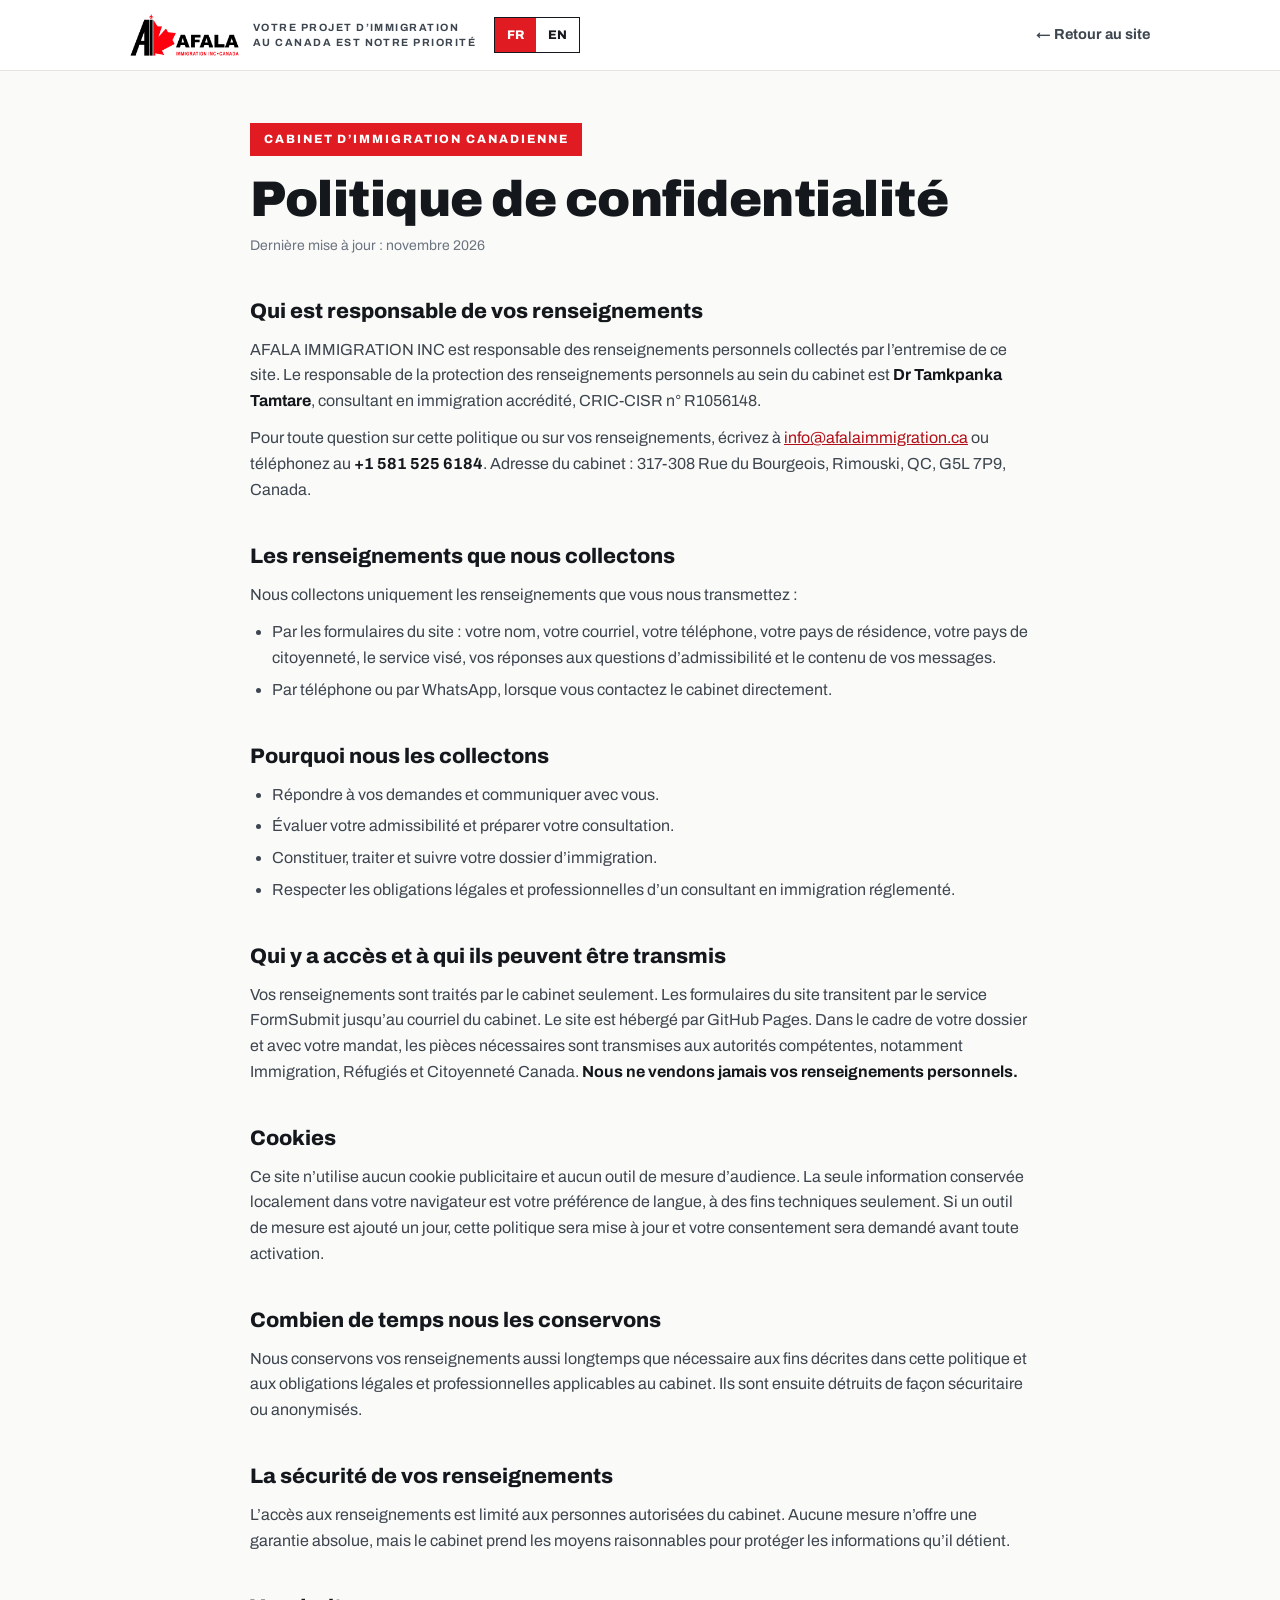
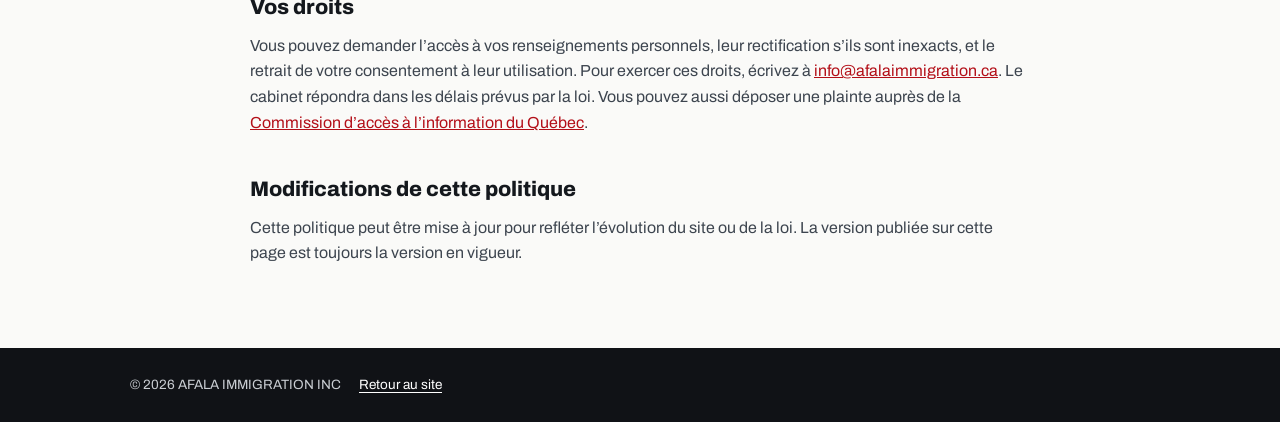
==== politique-confidentialite.html @ 297c61ef "Nom du consultant aligné sur sa licence : retrait de Michel, Dr Tamkpanka Tamtare partout" ====
<!doctype html>
<html lang="fr">
<head>
<meta charset="utf-8">
<meta name="viewport" content="width=device-width, initial-scale=1, viewport-fit=cover">
<meta name="color-scheme" content="light">
<title>Politique de confidentialité · AFALA IMMIGRATION INC</title>
<meta name="description" content="Politique de confidentialité du cabinet AFALA IMMIGRATION INC : renseignements collectés, utilisation, cookies, conservation et vos droits.">
<link rel="preconnect" href="https://fonts.googleapis.com">
<link rel="preconnect" href="https://fonts.gstatic.com" crossorigin>
<link href="https://fonts.googleapis.com/css2?family=Archivo:ital,wght@0,400;0,500;0,600;0,700;0,800;0,900;1,700&family=Archivo+Narrow:wght@600;700&display=swap" rel="stylesheet">
<link rel="icon" type="image/png" sizes="64x64" href="afala-images-23/favicon-64.png">
<link rel="apple-touch-icon" sizes="180x180" href="afala-images-23/icone-apple-180.png">
<style>
:root{--red:#E11B22;--red-dark:#B30F18;--ink:#14181D;--ink-2:#3D454F;--muted:#6B7480;--paper:#FAFAF8;--line:#E7E4DF}
*{box-sizing:border-box}
body{margin:0;font-family:"Archivo",system-ui,sans-serif;color:var(--ink);background:var(--paper);line-height:1.6;-webkit-font-smoothing:antialiased}
a{color:var(--red-dark)}
header.site{background:#fff;border-bottom:1px solid var(--line);position:sticky;top:0;z-index:10}
.head-in{max-width:1060px;margin:0 auto;padding:14px 20px;display:flex;align-items:center;gap:18px}
.wordmark{display:flex;align-items:center;gap:14px;text-decoration:none;color:var(--ink)}
.brand-logo{height:42px;width:auto;display:block}
.brand-slogan{font-size:10.5px;letter-spacing:.14em;text-transform:uppercase;color:var(--ink-2);font-weight:700;line-height:1.45}
.back-link{margin-left:auto;font-weight:700;font-size:14.5px;color:var(--ink-2);text-decoration:none;white-space:nowrap}
.back-link:hover{color:var(--red)}
.lang-switch{display:flex;border:1.5px solid var(--ink)}
.lang-switch button{border:0;background:#fff;color:var(--ink);font:inherit;font-weight:800;font-size:12.5px;padding:7px 12px;cursor:pointer}
.lang-switch button.active{background:var(--red);color:#fff}
main{max-width:820px;margin:0 auto;padding:52px 20px 70px}
.kicker{display:inline-block;background:var(--red);color:#fff;font-weight:800;font-size:12px;letter-spacing:.16em;text-transform:uppercase;padding:7px 14px}
h1{font-size:clamp(32px,5.4vw,50px);line-height:1.05;font-weight:900;margin:18px 0 8px;letter-spacing:-.01em}
.updated{color:var(--muted);font-size:14px;margin:0 0 10px}
h2{font-size:21px;font-weight:800;margin:38px 0 8px}
p, li{font-size:16px;color:var(--ink-2)}
p{margin:0 0 12px}
ul{margin:0 0 12px;padding-left:22px}
li{margin-bottom:6px}
strong{color:var(--ink)}
.lang-block[hidden]{display:none}
footer{background:#101216;color:#C9CDD2}
.foot-in{max-width:1060px;margin:0 auto;padding:26px 20px;display:flex;flex-wrap:wrap;gap:8px 18px;align-items:center;font-size:13.5px}
.foot-in a{color:#fff;text-decoration:underline;text-underline-offset:3px}
@media(max-width:560px){.brand-slogan{display:none}.brand-logo{height:34px}.back-link{font-size:13.5px}}
</style>
</head>
<body>
<header class="site">
  <div class="head-in">
    <a class="wordmark" href="index.html" aria-label="AFALA IMMIGRATION INC">
      <img class="brand-logo" src="afala-images-23/logo-complet.png" alt="AFALA IMMIGRATION INC">
      <span class="brand-slogan">Votre projet d’immigration<br>au Canada est notre priorité</span>
    </a>
    <div class="lang-switch" role="group" aria-label="Langue / Language">
      <button type="button" id="btnFr" class="active">FR</button>
      <button type="button" id="btnEn">EN</button>
    </div>
    <a class="back-link" href="index.html"><span class="txt-fr">← Retour au site</span><span class="txt-en" hidden>← Back to the site</span></a>
  </div>
</header>
<main>
  <div class="lang-block" id="blockFr">
    <span class="kicker">Cabinet d’immigration canadienne</span>
    <h1>Politique de confidentialité</h1>
    <p class="updated">Dernière mise à jour : novembre 2026</p>

    <h2>Qui est responsable de vos renseignements</h2>
    <p>AFALA IMMIGRATION INC est responsable des renseignements personnels collectés par l’entremise de ce site. Le responsable de la protection des renseignements personnels au sein du cabinet est <strong>Dr Tamkpanka Tamtare</strong>, consultant en immigration accrédité, CRIC-CISR n° R1056148.</p>
    <p>Pour toute question sur cette politique ou sur vos renseignements, écrivez à <a href="mailto:info@afalaimmigration.ca">info@afalaimmigration.ca</a> ou téléphonez au <strong>+1 581 525 6184</strong>. Adresse du cabinet : 317-308 Rue du Bourgeois, Rimouski, QC, G5L 7P9, Canada.</p>

    <h2>Les renseignements que nous collectons</h2>
    <p>Nous collectons uniquement les renseignements que vous nous transmettez :</p>
    <ul>
      <li>Par les formulaires du site : votre nom, votre courriel, votre téléphone, votre pays de résidence, votre pays de citoyenneté, le service visé, vos réponses aux questions d’admissibilité et le contenu de vos messages.</li>
      <li>Par téléphone ou par WhatsApp, lorsque vous contactez le cabinet directement.</li>
    </ul>

    <h2>Pourquoi nous les collectons</h2>
    <ul>
      <li>Répondre à vos demandes et communiquer avec vous.</li>
      <li>Évaluer votre admissibilité et préparer votre consultation.</li>
      <li>Constituer, traiter et suivre votre dossier d’immigration.</li>
      <li>Respecter les obligations légales et professionnelles d’un consultant en immigration réglementé.</li>
    </ul>

    <h2>Qui y a accès et à qui ils peuvent être transmis</h2>
    <p>Vos renseignements sont traités par le cabinet seulement. Les formulaires du site transitent par le service FormSubmit jusqu’au courriel du cabinet. Le site est hébergé par GitHub Pages. Dans le cadre de votre dossier et avec votre mandat, les pièces nécessaires sont transmises aux autorités compétentes, notamment Immigration, Réfugiés et Citoyenneté Canada. <strong>Nous ne vendons jamais vos renseignements personnels.</strong></p>

    <h2>Cookies</h2>
    <p>Ce site n’utilise aucun cookie publicitaire et aucun outil de mesure d’audience. La seule information conservée localement dans votre navigateur est votre préférence de langue, à des fins techniques seulement. Si un outil de mesure est ajouté un jour, cette politique sera mise à jour et votre consentement sera demandé avant toute activation.</p>

    <h2>Combien de temps nous les conservons</h2>
    <p>Nous conservons vos renseignements aussi longtemps que nécessaire aux fins décrites dans cette politique et aux obligations légales et professionnelles applicables au cabinet. Ils sont ensuite détruits de façon sécuritaire ou anonymisés.</p>

    <h2>La sécurité de vos renseignements</h2>
    <p>L’accès aux renseignements est limité aux personnes autorisées du cabinet. Aucune mesure n’offre une garantie absolue, mais le cabinet prend les moyens raisonnables pour protéger les informations qu’il détient.</p>

    <h2>Vos droits</h2>
    <p>Vous pouvez demander l’accès à vos renseignements personnels, leur rectification s’ils sont inexacts, et le retrait de votre consentement à leur utilisation. Pour exercer ces droits, écrivez à <a href="mailto:info@afalaimmigration.ca">info@afalaimmigration.ca</a>. Le cabinet répondra dans les délais prévus par la loi. Vous pouvez aussi déposer une plainte auprès de la <a href="https://www.cai.gouv.qc.ca" target="_blank" rel="noopener">Commission d’accès à l’information du Québec</a>.</p>

    <h2>Modifications de cette politique</h2>
    <p>Cette politique peut être mise à jour pour refléter l’évolution du site ou de la loi. La version publiée sur cette page est toujours la version en vigueur.</p>
  </div>

  <div class="lang-block" id="blockEn" hidden>
    <span class="kicker">Canadian immigration firm</span>
    <h1>Privacy Policy</h1>
    <p class="updated">Last updated: November 2026</p>

    <h2>Who is responsible for your information</h2>
    <p>AFALA IMMIGRATION INC is responsible for the personal information collected through this website. The person in charge of the protection of personal information at the firm is <strong>Dr Tamkpanka Tamtare</strong>, licensed immigration consultant, RCIC-IRB No. R1056148.</p>
    <p>For any question about this policy or your information, write to <a href="mailto:info@afalaimmigration.ca">info@afalaimmigration.ca</a> or call <strong>+1 581 525 6184</strong>. Firm address: 317-308 Rue du Bourgeois, Rimouski, QC, G5L 7P9, Canada.</p>

    <h2>The information we collect</h2>
    <p>We only collect the information you send us:</p>
    <ul>
      <li>Through the website forms: your name, email, phone number, country of residence, country of citizenship, the service you are seeking, your answers to the eligibility questions and the content of your messages.</li>
      <li>By phone or WhatsApp, when you contact the firm directly.</li>
    </ul>

    <h2>Why we collect it</h2>
    <ul>
      <li>To answer your requests and communicate with you.</li>
      <li>To assess your eligibility and prepare your consultation.</li>
      <li>To build, process and track your immigration file.</li>
      <li>To meet the legal and professional obligations of a regulated immigration consultant.</li>
    </ul>

    <h2>Who can access it and who it may be shared with</h2>
    <p>Your information is handled by the firm only. Website forms travel through the FormSubmit service to the firm’s email inbox. The website is hosted by GitHub Pages. As part of your file and under your retainer, the required documents are submitted to the competent authorities, including Immigration, Refugees and Citizenship Canada. <strong>We never sell your personal information.</strong></p>

    <h2>Cookies</h2>
    <p>This website uses no advertising cookies and no audience measurement tool. The only information stored locally in your browser is your language preference, for technical purposes only. If a measurement tool is ever added, this policy will be updated and your consent will be requested before any activation.</p>

    <h2>How long we keep it</h2>
    <p>We keep your information as long as needed for the purposes described in this policy and for the legal and professional obligations that apply to the firm. It is then securely destroyed or anonymized.</p>

    <h2>How we protect your information</h2>
    <p>Access to information is limited to authorized members of the firm. No measure offers an absolute guarantee, but the firm takes reasonable steps to protect the information it holds.</p>

    <h2>Your rights</h2>
    <p>You may request access to your personal information, have it corrected if it is inaccurate, and withdraw your consent to its use. To exercise these rights, write to <a href="mailto:info@afalaimmigration.ca">info@afalaimmigration.ca</a>. The firm will respond within the time limits set by law. You may also file a complaint with the <a href="https://www.cai.gouv.qc.ca" target="_blank" rel="noopener">Commission d’accès à l’information du Québec</a>.</p>

    <h2>Changes to this policy</h2>
    <p>This policy may be updated to reflect changes to the website or the law. The version published on this page is always the version in effect.</p>
  </div>
</main>
<footer>
  <div class="foot-in">
    <span>© 2026 AFALA IMMIGRATION INC</span>
    <a href="index.html"><span class="txt-fr">Retour au site</span><span class="txt-en" hidden>Back to the site</span></a>
  </div>
</footer>
<script>
(function(){
  var KEY = 'afala-lang';
  var fr = document.getElementById('blockFr'), en = document.getElementById('blockEn');
  var bFr = document.getElementById('btnFr'), bEn = document.getElementById('btnEn');
  function set(lang){
    var isEn = lang === 'en';
    fr.hidden = isEn; en.hidden = !isEn;
    bFr.classList.toggle('active', !isEn); bEn.classList.toggle('active', isEn);
    document.querySelectorAll('.txt-fr').forEach(function(e){ e.hidden = isEn; });
    document.querySelectorAll('.txt-en').forEach(function(e){ e.hidden = !isEn; });
    document.documentElement.lang = isEn ? 'en' : 'fr';
    try { localStorage.setItem(KEY, lang); } catch(e){}
  }
  var initial = 'fr';
  try { initial = localStorage.getItem(KEY) || 'fr'; } catch(e){}
  if(location.hash === '#en') initial = 'en';
  if(location.hash === '#fr') initial = 'fr';
  set(initial);
  bFr.addEventListener('click', function(){ set('fr'); });
  bEn.addEventListener('click', function(){ set('en'); });
})();
</script>
</body>
</html>
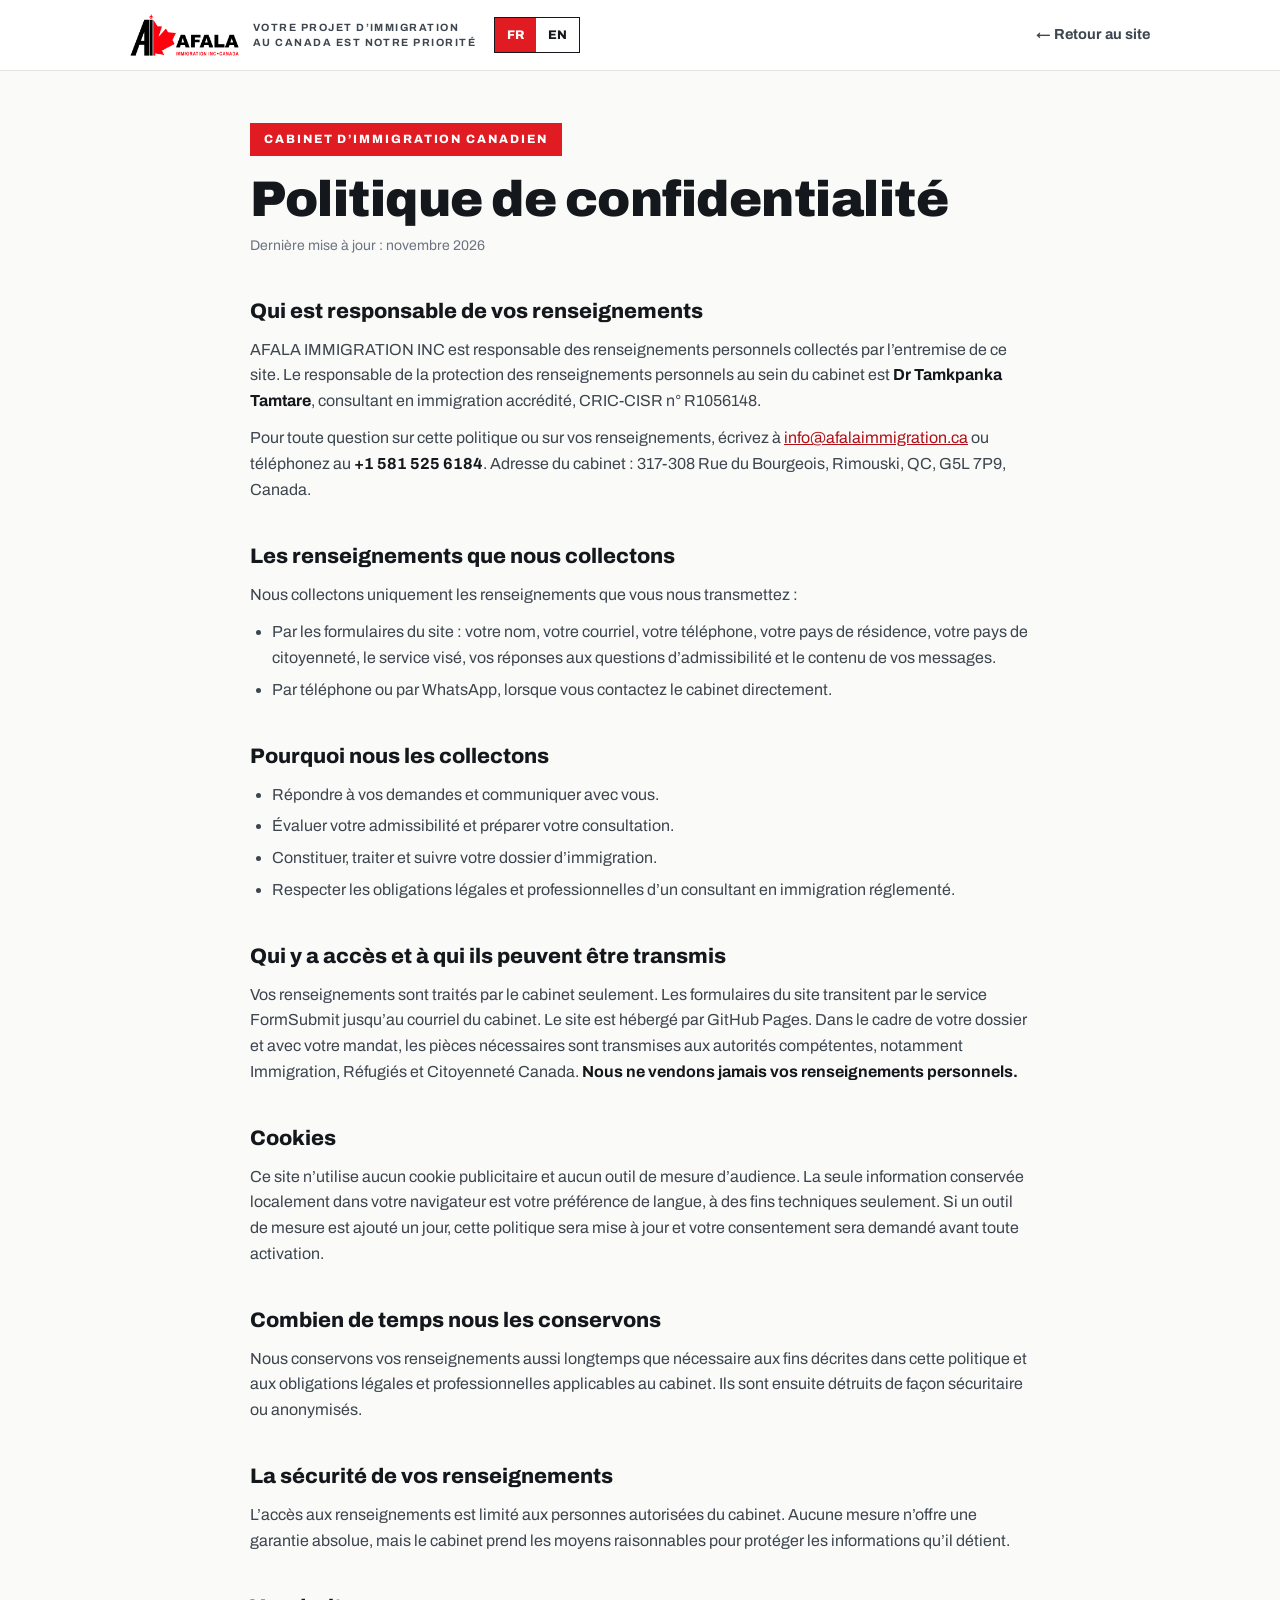
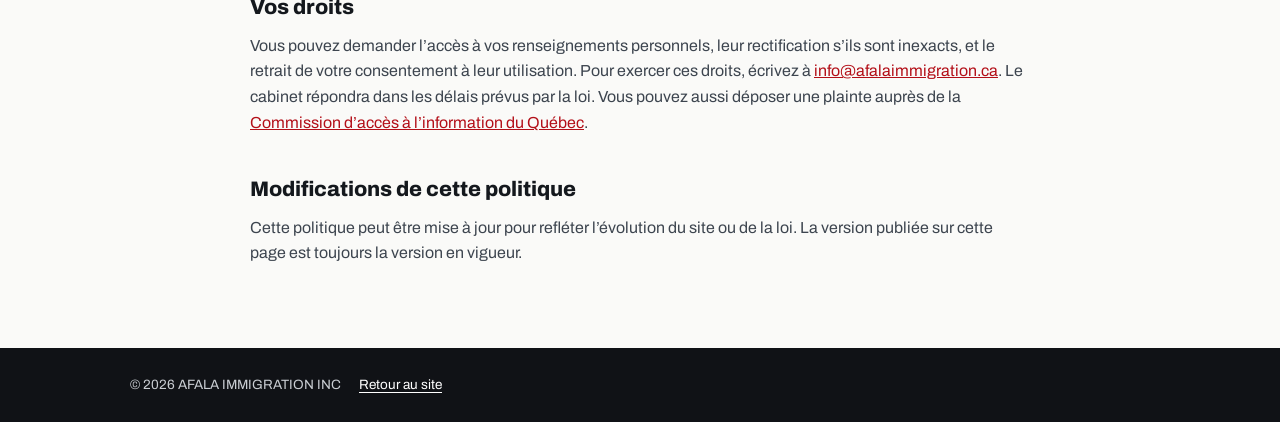
==== commit 1dd44d83: "Pastille héros : Cabinet d'immigration canadien (forme demandée en réunion)" ====
--- a/politique-confidentialite.html
+++ b/politique-confidentialite.html
@@ -59,7 +59,7 @@
 </header>
 <main>
   <div class="lang-block" id="blockFr">
-    <span class="kicker">Cabinet d’immigration canadienne</span>
+    <span class="kicker">Cabinet d’immigration canadien</span>
     <h1>Politique de confidentialité</h1>
     <p class="updated">Dernière mise à jour : novembre 2026</p>
 
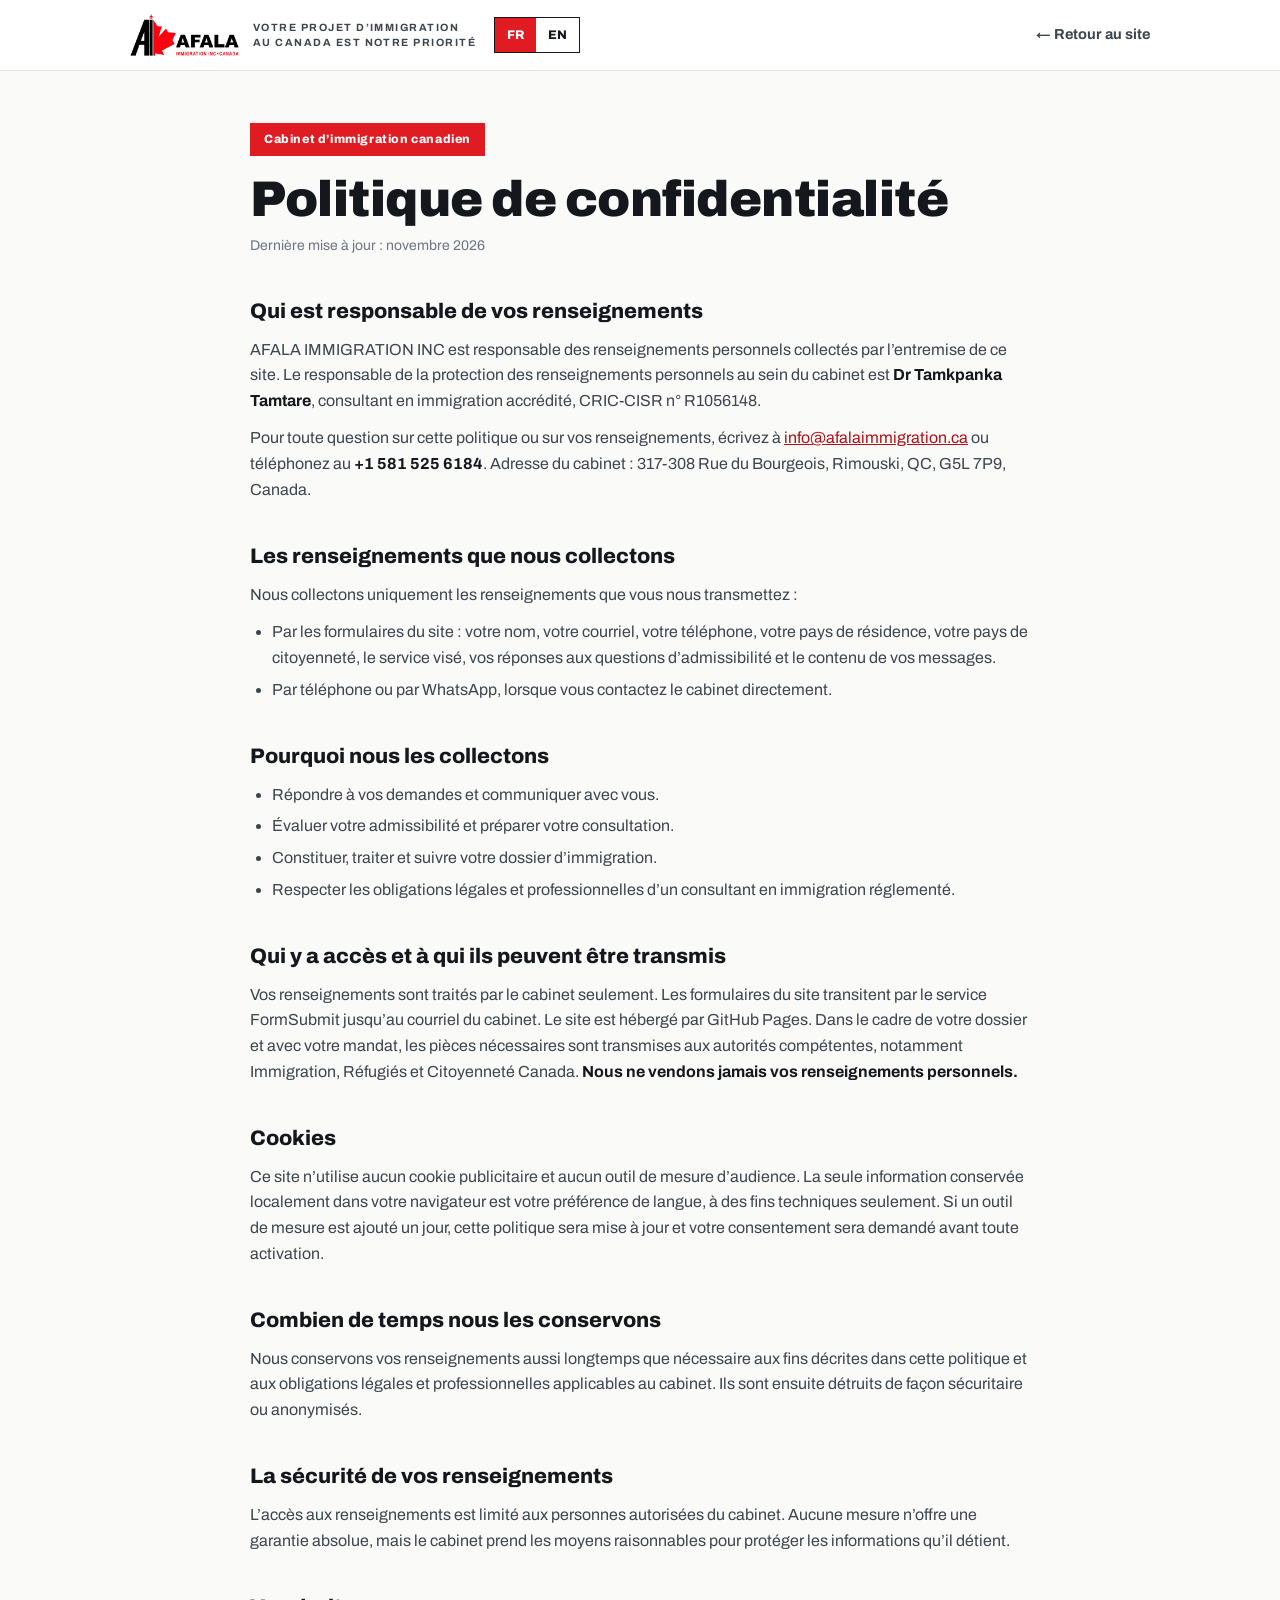
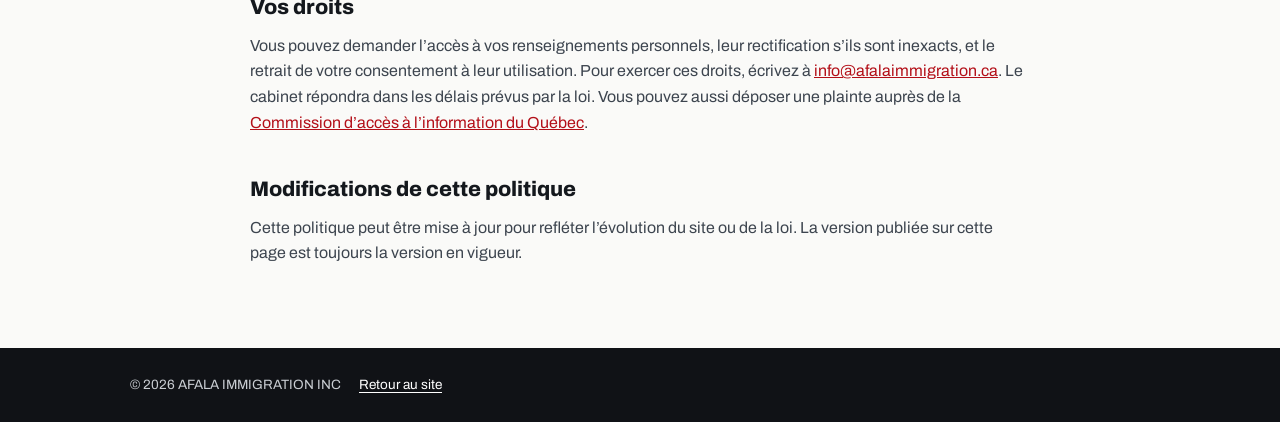
==== commit 16ee1f96: "Réunion du 11 novembre : insigne du Collège dans le héros (carte blanche, logo centré, nom et lien d" ====
--- a/politique-confidentialite.html
+++ b/politique-confidentialite.html
@@ -27,7 +27,7 @@
 .lang-switch button{border:0;background:#fff;color:var(--ink);font:inherit;font-weight:800;font-size:12.5px;padding:7px 12px;cursor:pointer}
 .lang-switch button.active{background:var(--red);color:#fff}
 main{max-width:820px;margin:0 auto;padding:52px 20px 70px}
-.kicker{display:inline-block;background:var(--red);color:#fff;font-weight:800;font-size:12px;letter-spacing:.16em;text-transform:uppercase;padding:7px 14px}
+.kicker{display:inline-block;background:var(--red);color:#fff;font-weight:800;font-size:12px;letter-spacing:.05em;padding:7px 14px}
 h1{font-size:clamp(32px,5.4vw,50px);line-height:1.05;font-weight:900;margin:18px 0 8px;letter-spacing:-.01em}
 .updated{color:var(--muted);font-size:14px;margin:0 0 10px}
 h2{font-size:21px;font-weight:800;margin:38px 0 8px}
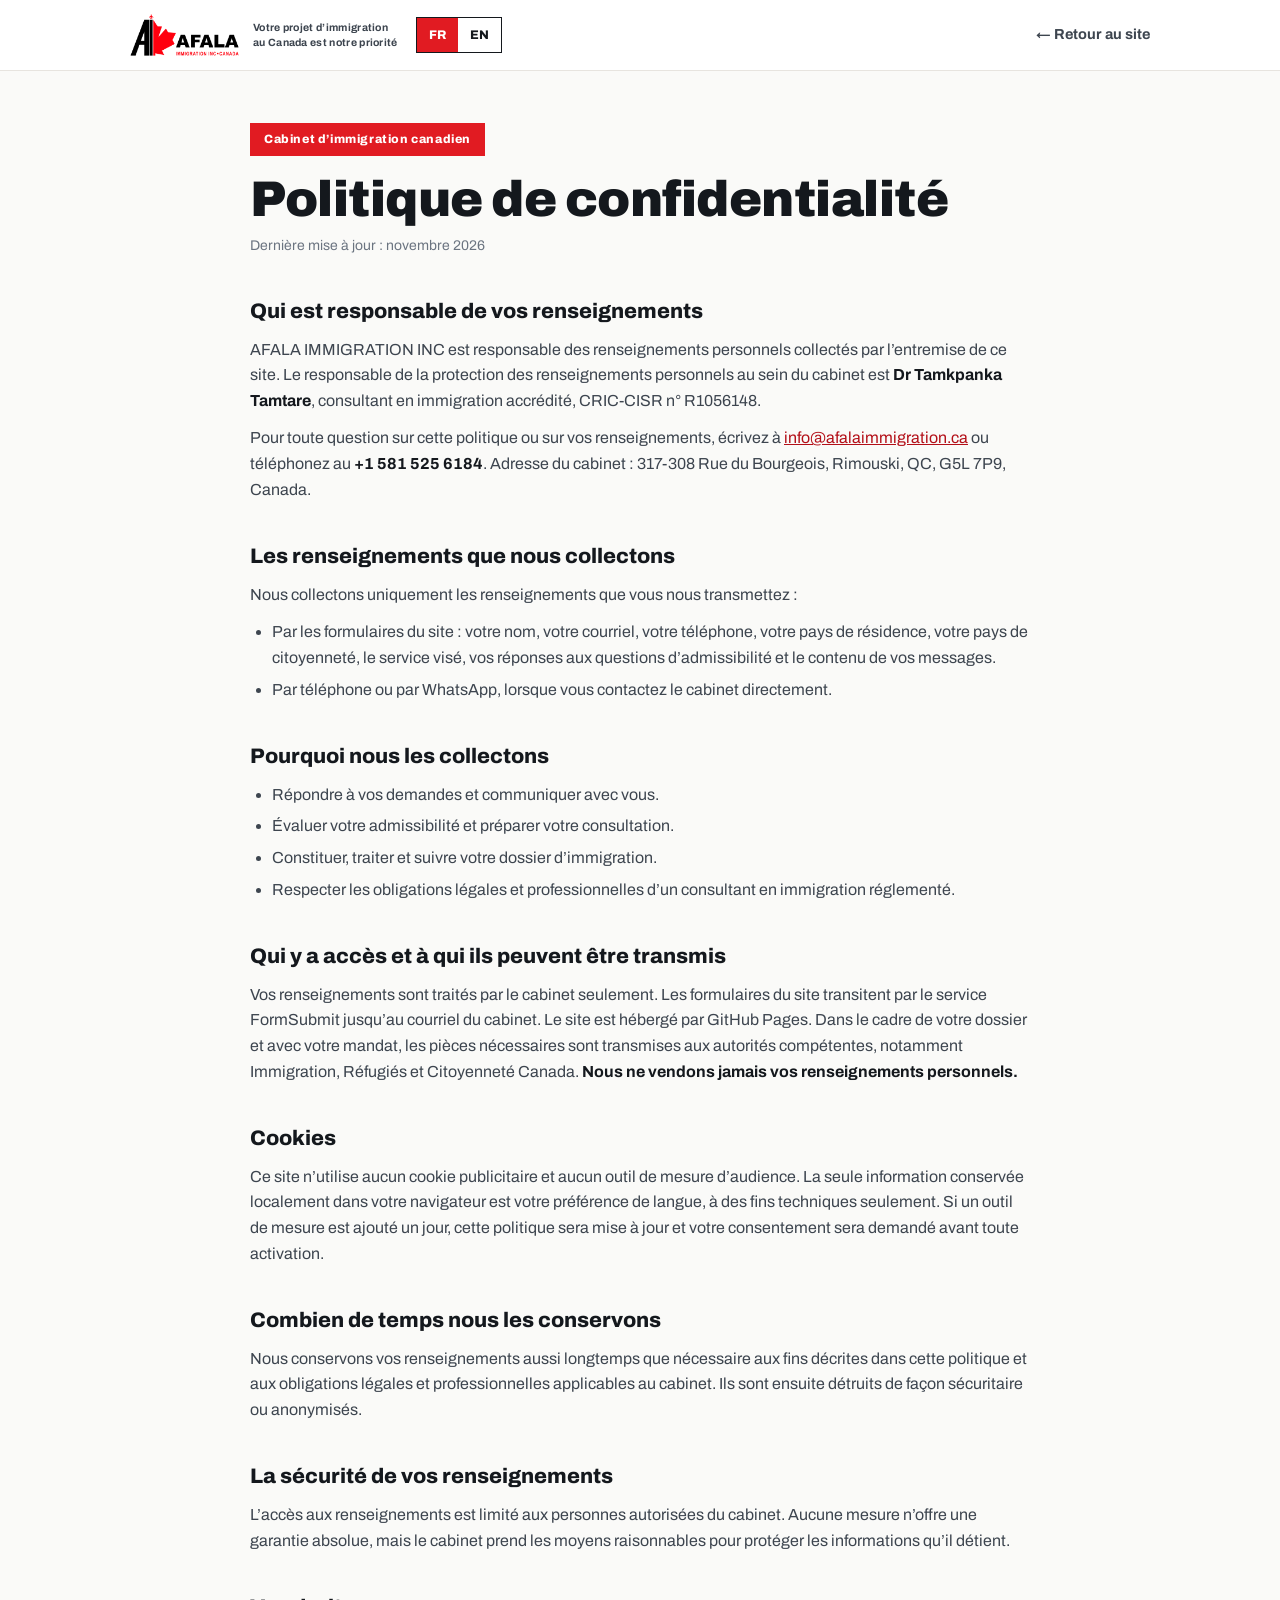
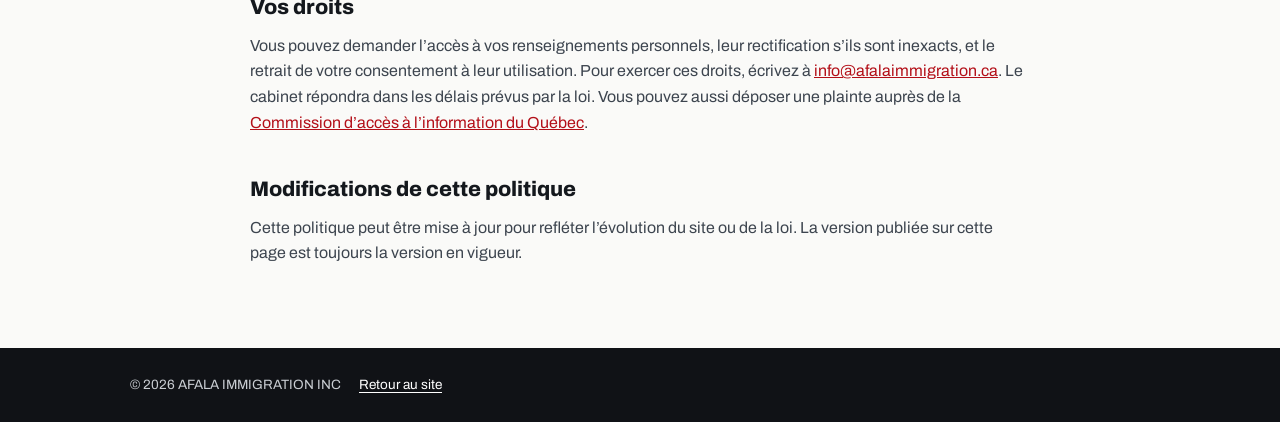
==== commit 9b214d36: "Slogans en casse normale (en-tête, pied de page, écran d'ouverture et page politique)" ====
--- a/politique-confidentialite.html
+++ b/politique-confidentialite.html
@@ -20,7 +20,7 @@
 .head-in{max-width:1060px;margin:0 auto;padding:14px 20px;display:flex;align-items:center;gap:18px}
 .wordmark{display:flex;align-items:center;gap:14px;text-decoration:none;color:var(--ink)}
 .brand-logo{height:42px;width:auto;display:block}
-.brand-slogan{font-size:10.5px;letter-spacing:.14em;text-transform:uppercase;color:var(--ink-2);font-weight:700;line-height:1.45}
+.brand-slogan{font-size:10.5px;letter-spacing:.03em;color:var(--ink-2);font-weight:700;line-height:1.45}
 .back-link{margin-left:auto;font-weight:700;font-size:14.5px;color:var(--ink-2);text-decoration:none;white-space:nowrap}
 .back-link:hover{color:var(--red)}
 .lang-switch{display:flex;border:1.5px solid var(--ink)}
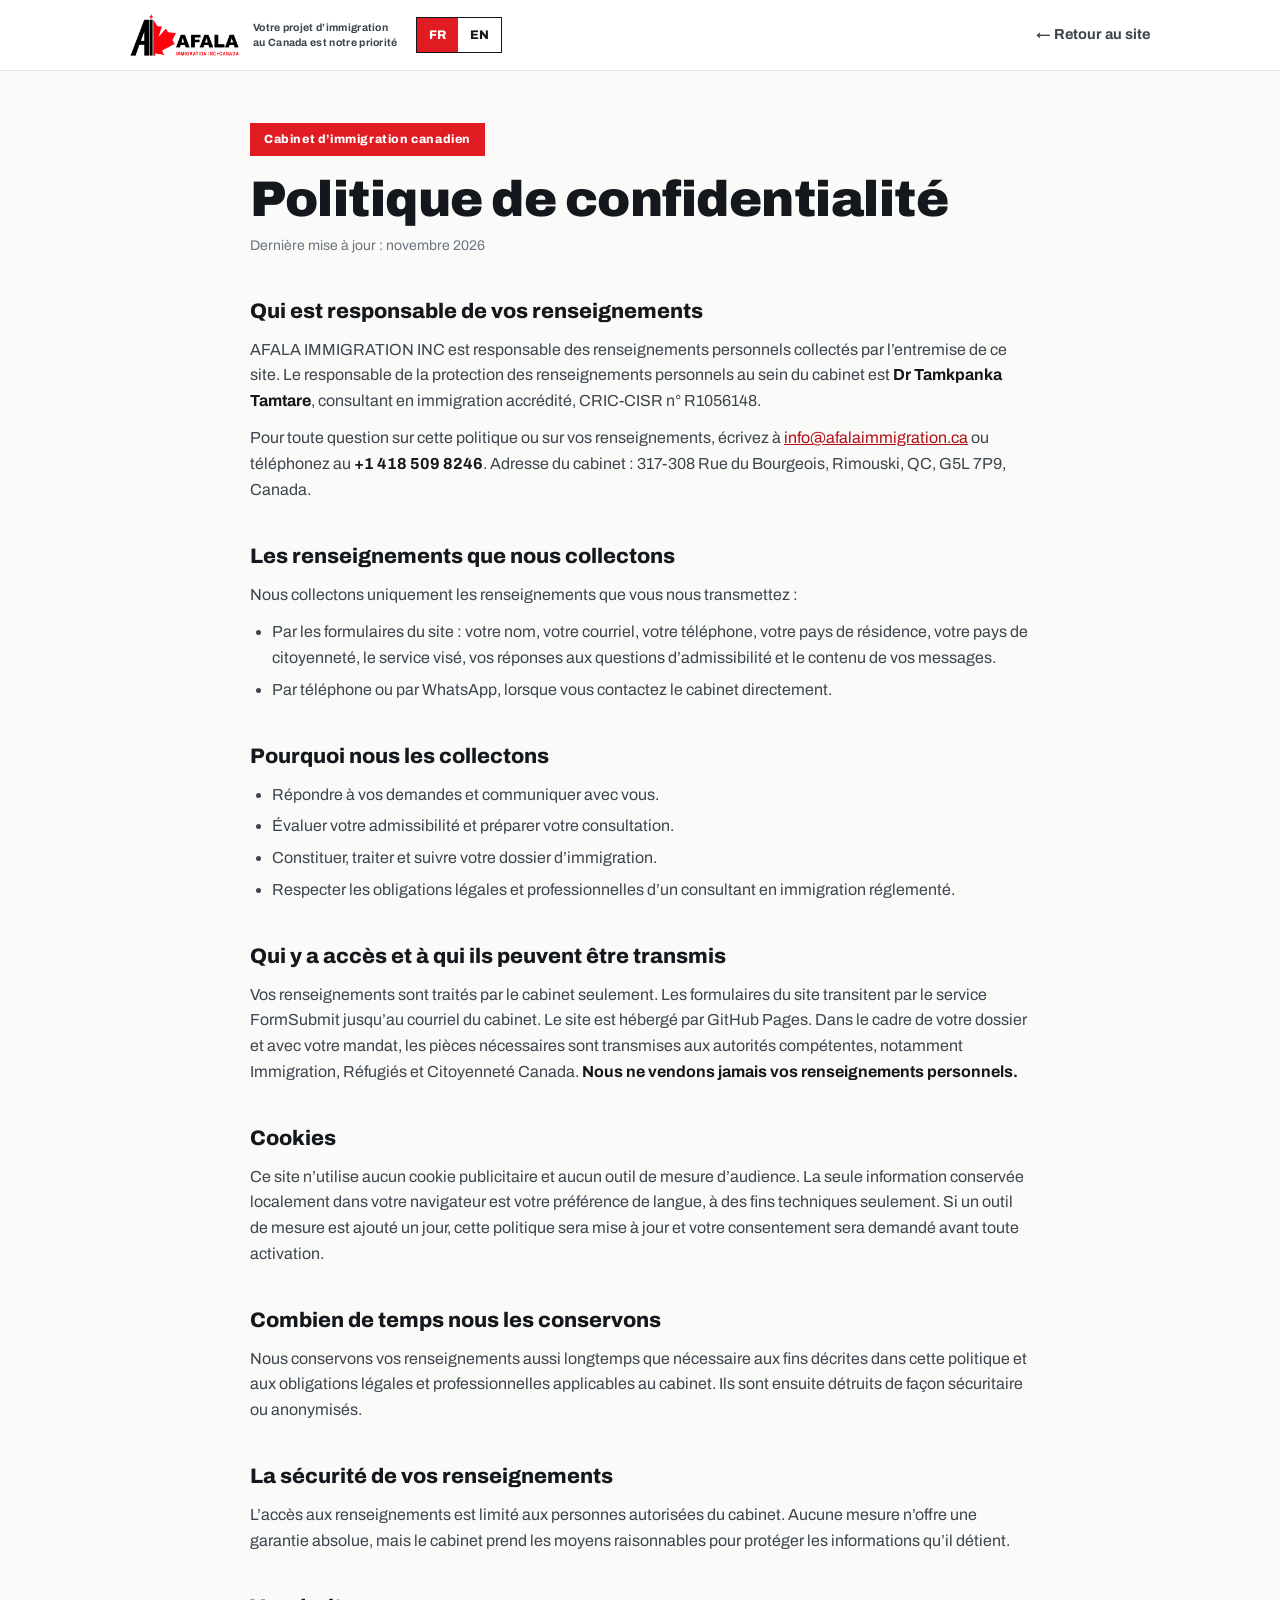
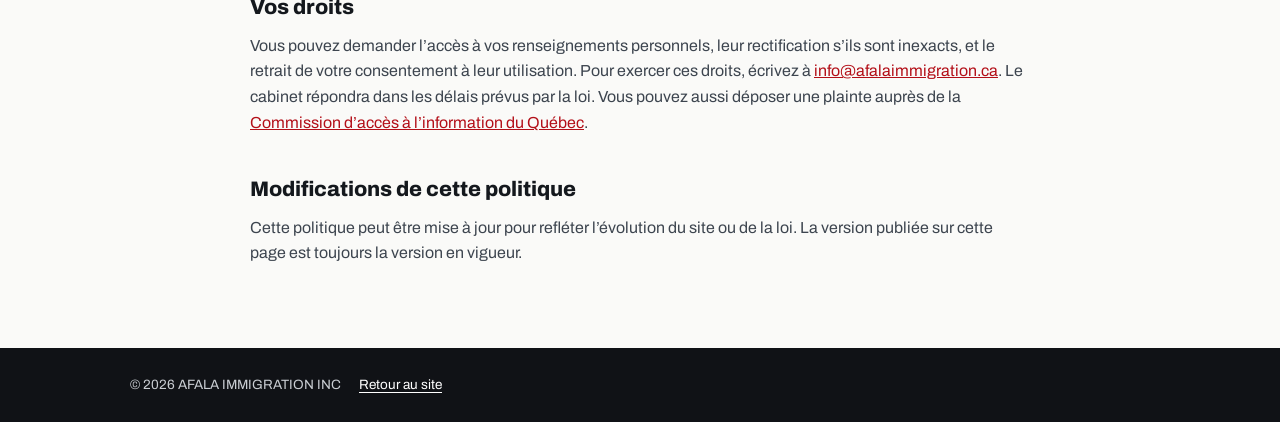
==== commit 86a9e98b: "Politique de confidentialité : numéro prioritaire 418 (appels et WhatsApp)" ====
--- a/politique-confidentialite.html
+++ b/politique-confidentialite.html
@@ -65,7 +65,7 @@
 
     <h2>Qui est responsable de vos renseignements</h2>
     <p>AFALA IMMIGRATION INC est responsable des renseignements personnels collectés par l’entremise de ce site. Le responsable de la protection des renseignements personnels au sein du cabinet est <strong>Dr Tamkpanka Tamtare</strong>, consultant en immigration accrédité, CRIC-CISR n° R1056148.</p>
-    <p>Pour toute question sur cette politique ou sur vos renseignements, écrivez à <a href="mailto:info@afalaimmigration.ca">info@afalaimmigration.ca</a> ou téléphonez au <strong>+1 581 525 6184</strong>. Adresse du cabinet : 317-308 Rue du Bourgeois, Rimouski, QC, G5L 7P9, Canada.</p>
+    <p>Pour toute question sur cette politique ou sur vos renseignements, écrivez à <a href="mailto:info@afalaimmigration.ca">info@afalaimmigration.ca</a> ou téléphonez au <strong>+1 418 509 8246</strong>. Adresse du cabinet : 317-308 Rue du Bourgeois, Rimouski, QC, G5L 7P9, Canada.</p>
 
     <h2>Les renseignements que nous collectons</h2>
     <p>Nous collectons uniquement les renseignements que vous nous transmettez :</p>
@@ -108,7 +108,7 @@
 
     <h2>Who is responsible for your information</h2>
     <p>AFALA IMMIGRATION INC is responsible for the personal information collected through this website. The person in charge of the protection of personal information at the firm is <strong>Dr Tamkpanka Tamtare</strong>, licensed immigration consultant, RCIC-IRB No. R1056148.</p>
-    <p>For any question about this policy or your information, write to <a href="mailto:info@afalaimmigration.ca">info@afalaimmigration.ca</a> or call <strong>+1 581 525 6184</strong>. Firm address: 317-308 Rue du Bourgeois, Rimouski, QC, G5L 7P9, Canada.</p>
+    <p>For any question about this policy or your information, write to <a href="mailto:info@afalaimmigration.ca">info@afalaimmigration.ca</a> or call <strong>+1 418 509 8246</strong>. Firm address: 317-308 Rue du Bourgeois, Rimouski, QC, G5L 7P9, Canada.</p>
 
     <h2>The information we collect</h2>
     <p>We only collect the information you send us:</p>
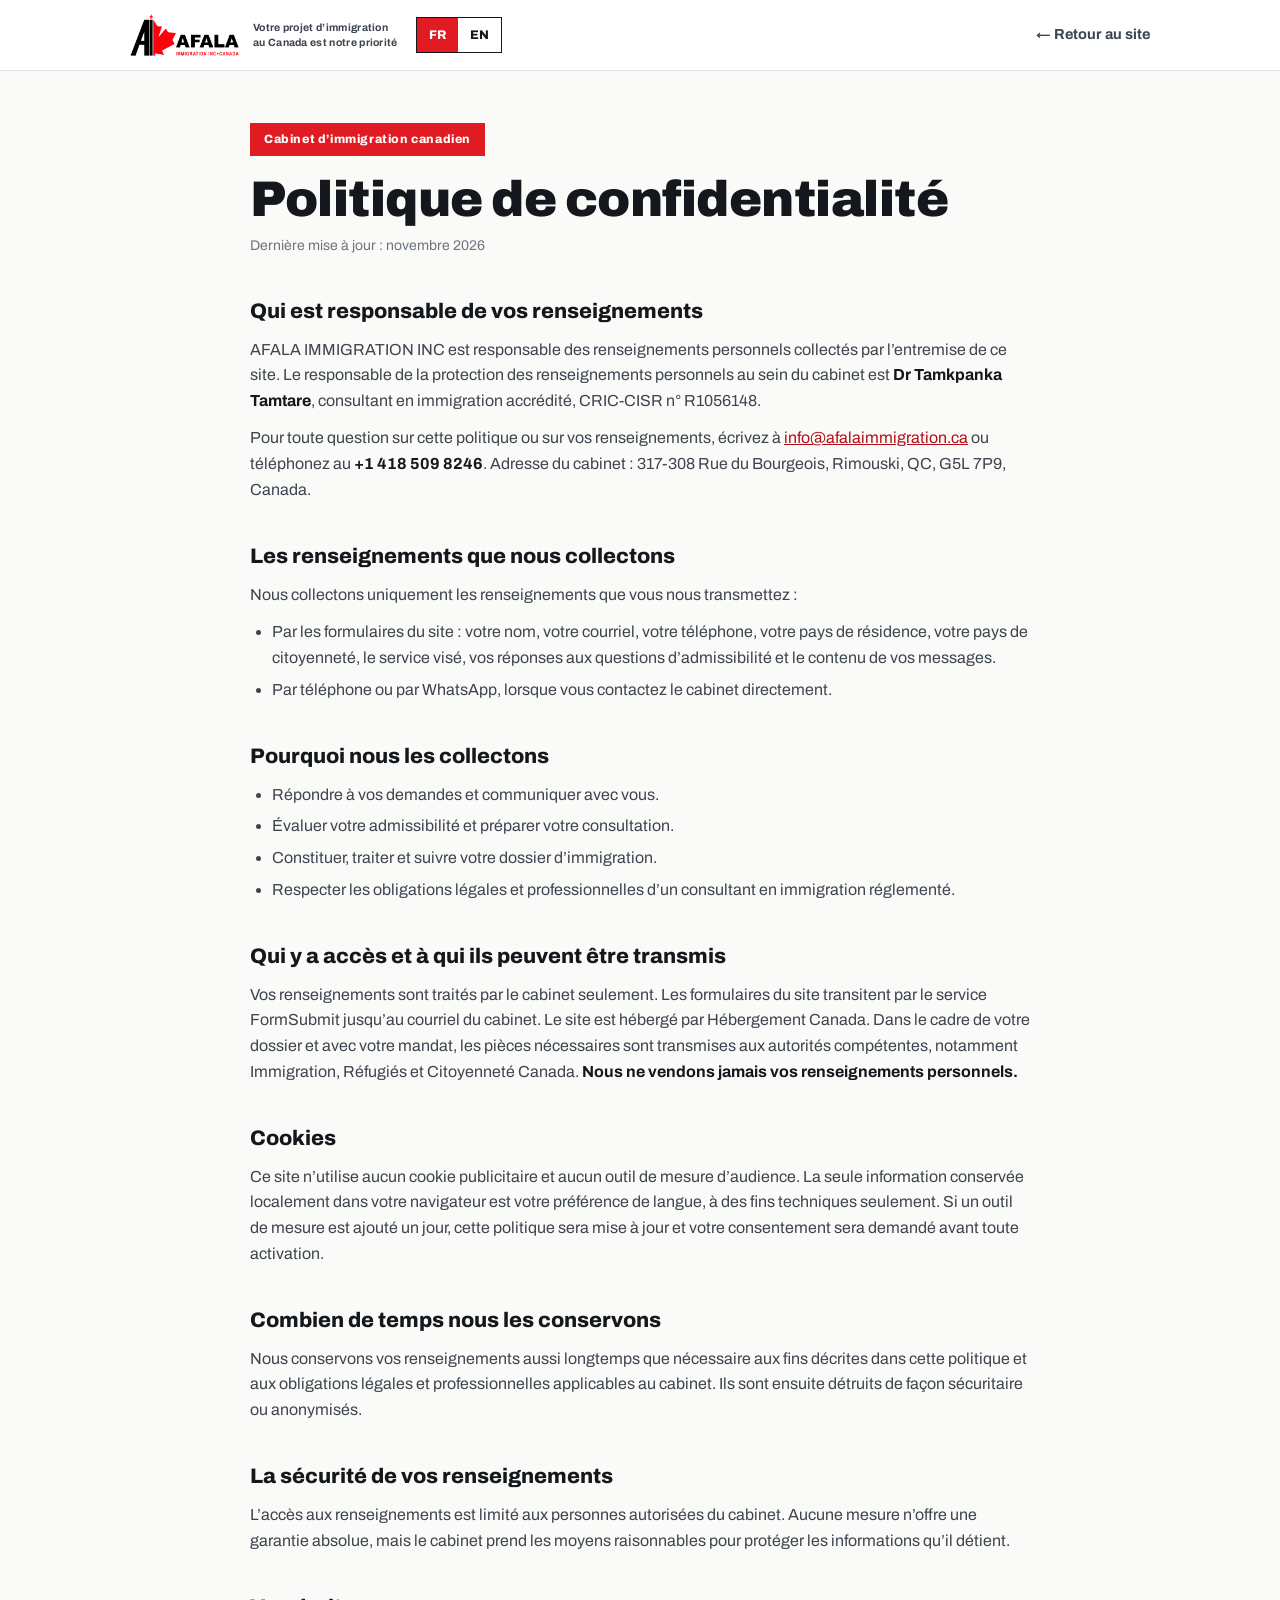
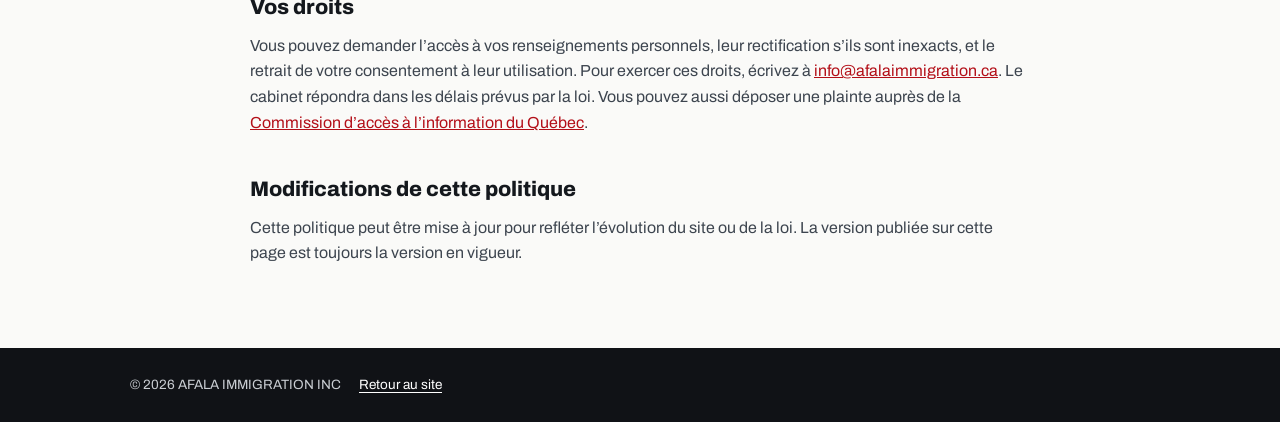
==== commit 50cdec33: "Politique de confidentialité : hébergement par Hébergement Canada" ====
--- a/politique-confidentialite.html
+++ b/politique-confidentialite.html
@@ -83,7 +83,7 @@
     </ul>
 
     <h2>Qui y a accès et à qui ils peuvent être transmis</h2>
-    <p>Vos renseignements sont traités par le cabinet seulement. Les formulaires du site transitent par le service FormSubmit jusqu’au courriel du cabinet. Le site est hébergé par GitHub Pages. Dans le cadre de votre dossier et avec votre mandat, les pièces nécessaires sont transmises aux autorités compétentes, notamment Immigration, Réfugiés et Citoyenneté Canada. <strong>Nous ne vendons jamais vos renseignements personnels.</strong></p>
+    <p>Vos renseignements sont traités par le cabinet seulement. Les formulaires du site transitent par le service FormSubmit jusqu’au courriel du cabinet. Le site est hébergé par Hébergement Canada. Dans le cadre de votre dossier et avec votre mandat, les pièces nécessaires sont transmises aux autorités compétentes, notamment Immigration, Réfugiés et Citoyenneté Canada. <strong>Nous ne vendons jamais vos renseignements personnels.</strong></p>
 
     <h2>Cookies</h2>
     <p>Ce site n’utilise aucun cookie publicitaire et aucun outil de mesure d’audience. La seule information conservée localement dans votre navigateur est votre préférence de langue, à des fins techniques seulement. Si un outil de mesure est ajouté un jour, cette politique sera mise à jour et votre consentement sera demandé avant toute activation.</p>
@@ -126,7 +126,7 @@
     </ul>
 
     <h2>Who can access it and who it may be shared with</h2>
-    <p>Your information is handled by the firm only. Website forms travel through the FormSubmit service to the firm’s email inbox. The website is hosted by GitHub Pages. As part of your file and under your retainer, the required documents are submitted to the competent authorities, including Immigration, Refugees and Citizenship Canada. <strong>We never sell your personal information.</strong></p>
+    <p>Your information is handled by the firm only. Website forms travel through the FormSubmit service to the firm’s email inbox. The website is hosted by Web Hosting Canada (Hébergement Canada). As part of your file and under your retainer, the required documents are submitted to the competent authorities, including Immigration, Refugees and Citizenship Canada. <strong>We never sell your personal information.</strong></p>
 
     <h2>Cookies</h2>
     <p>This website uses no advertising cookies and no audience measurement tool. The only information stored locally in your browser is your language preference, for technical purposes only. If a measurement tool is ever added, this policy will be updated and your consent will be requested before any activation.</p>
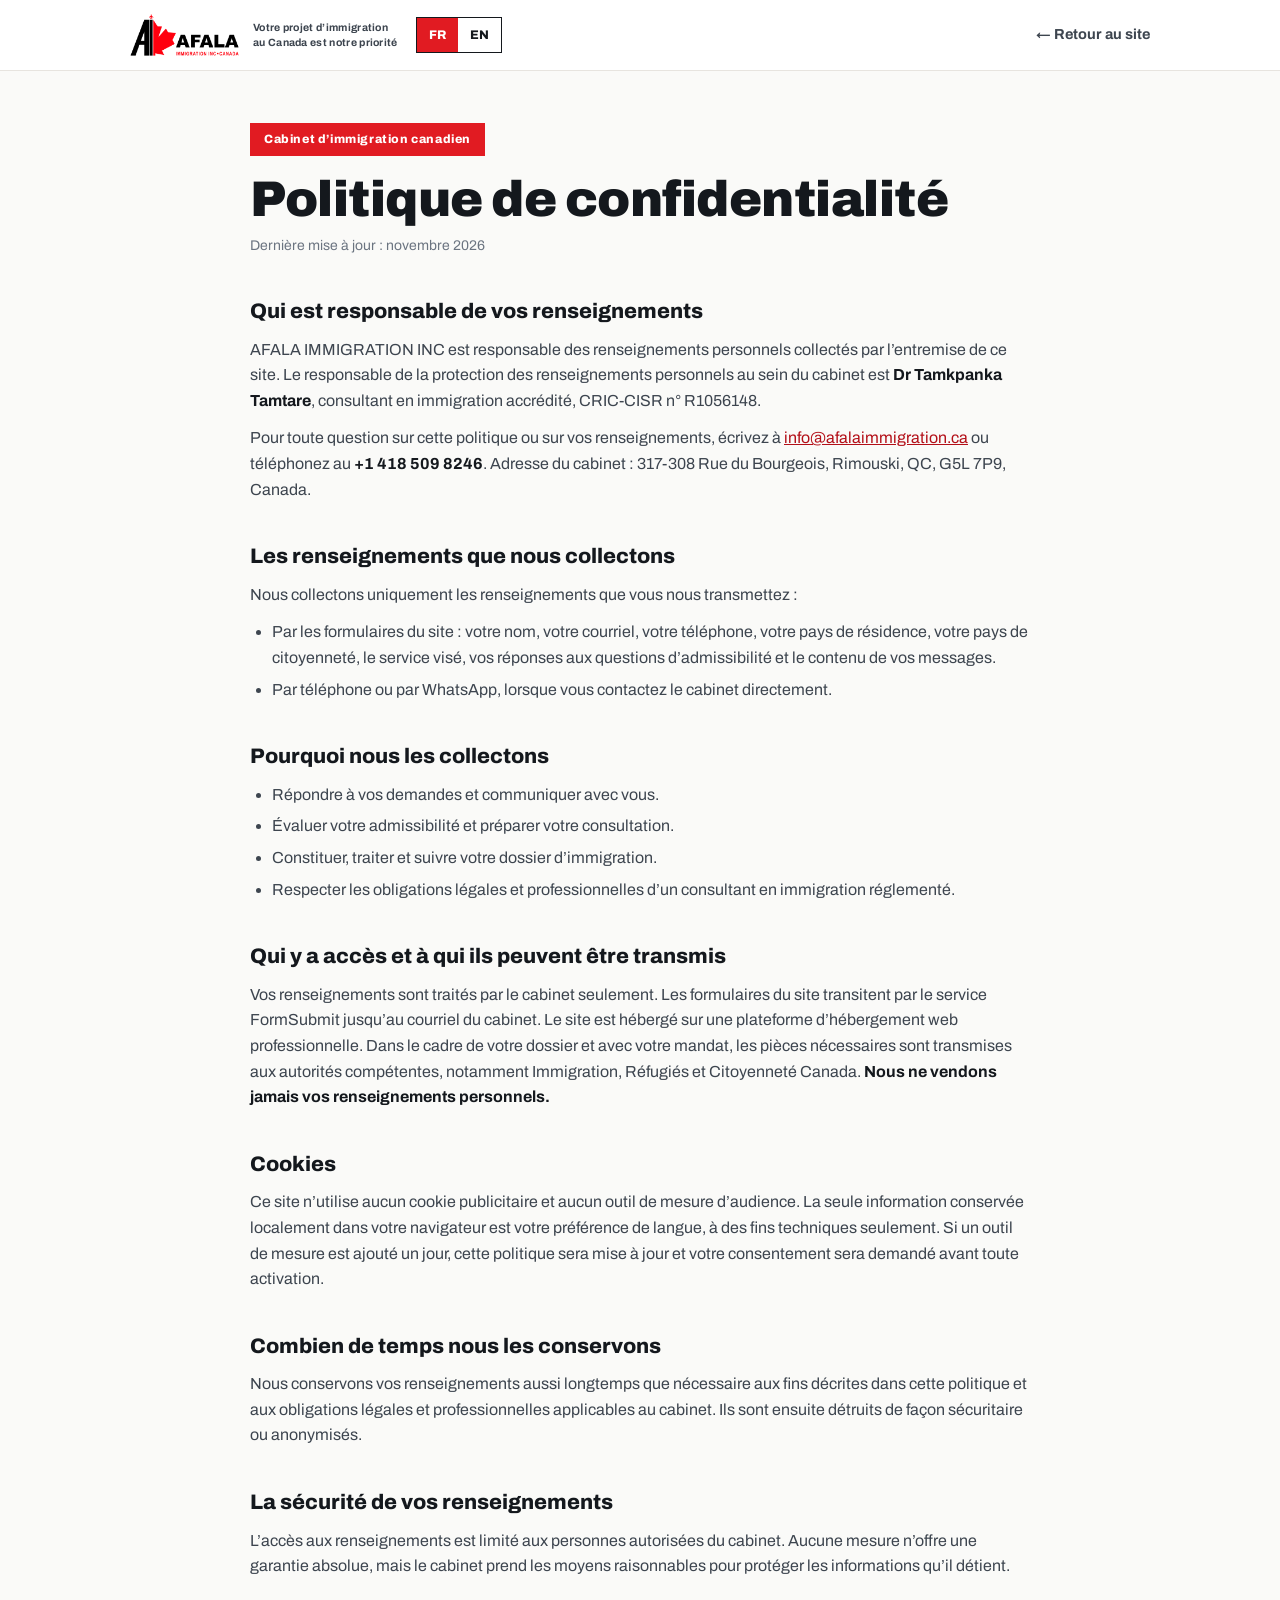
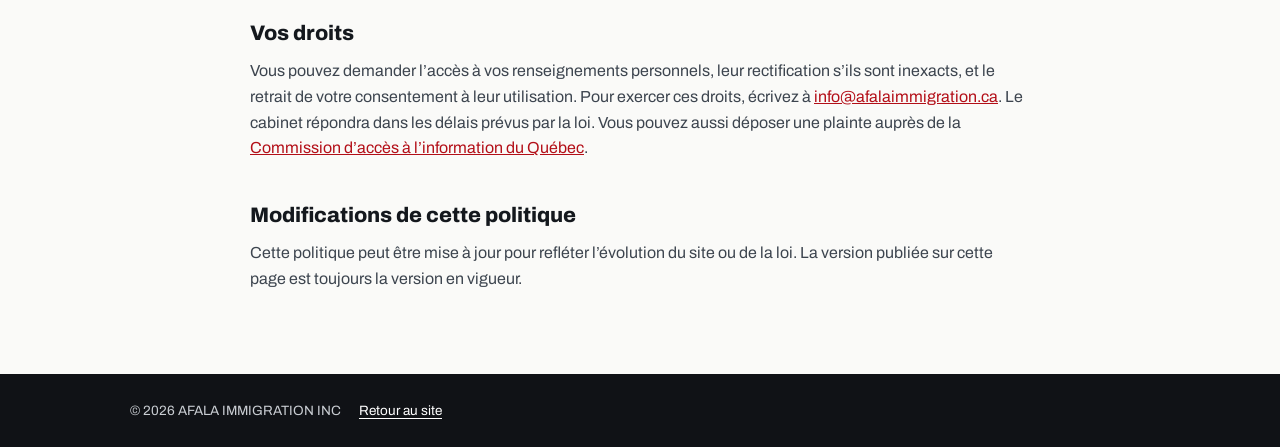
==== commit 6492c715: "Politique de confidentialité : mention d'hébergement générique" ====
--- a/politique-confidentialite.html
+++ b/politique-confidentialite.html
@@ -83,7 +83,7 @@
     </ul>
 
     <h2>Qui y a accès et à qui ils peuvent être transmis</h2>
-    <p>Vos renseignements sont traités par le cabinet seulement. Les formulaires du site transitent par le service FormSubmit jusqu’au courriel du cabinet. Le site est hébergé par Hébergement Canada. Dans le cadre de votre dossier et avec votre mandat, les pièces nécessaires sont transmises aux autorités compétentes, notamment Immigration, Réfugiés et Citoyenneté Canada. <strong>Nous ne vendons jamais vos renseignements personnels.</strong></p>
+    <p>Vos renseignements sont traités par le cabinet seulement. Les formulaires du site transitent par le service FormSubmit jusqu’au courriel du cabinet. Le site est hébergé sur une plateforme d’hébergement web professionnelle. Dans le cadre de votre dossier et avec votre mandat, les pièces nécessaires sont transmises aux autorités compétentes, notamment Immigration, Réfugiés et Citoyenneté Canada. <strong>Nous ne vendons jamais vos renseignements personnels.</strong></p>
 
     <h2>Cookies</h2>
     <p>Ce site n’utilise aucun cookie publicitaire et aucun outil de mesure d’audience. La seule information conservée localement dans votre navigateur est votre préférence de langue, à des fins techniques seulement. Si un outil de mesure est ajouté un jour, cette politique sera mise à jour et votre consentement sera demandé avant toute activation.</p>
@@ -126,7 +126,7 @@
     </ul>
 
     <h2>Who can access it and who it may be shared with</h2>
-    <p>Your information is handled by the firm only. Website forms travel through the FormSubmit service to the firm’s email inbox. The website is hosted by Web Hosting Canada (Hébergement Canada). As part of your file and under your retainer, the required documents are submitted to the competent authorities, including Immigration, Refugees and Citizenship Canada. <strong>We never sell your personal information.</strong></p>
+    <p>Your information is handled by the firm only. Website forms travel through the FormSubmit service to the firm’s email inbox. The website is hosted on a professional web hosting platform. As part of your file and under your retainer, the required documents are submitted to the competent authorities, including Immigration, Refugees and Citizenship Canada. <strong>We never sell your personal information.</strong></p>
 
     <h2>Cookies</h2>
     <p>This website uses no advertising cookies and no audience measurement tool. The only information stored locally in your browser is your language preference, for technical purposes only. If a measurement tool is ever added, this policy will be updated and your consent will be requested before any activation.</p>
